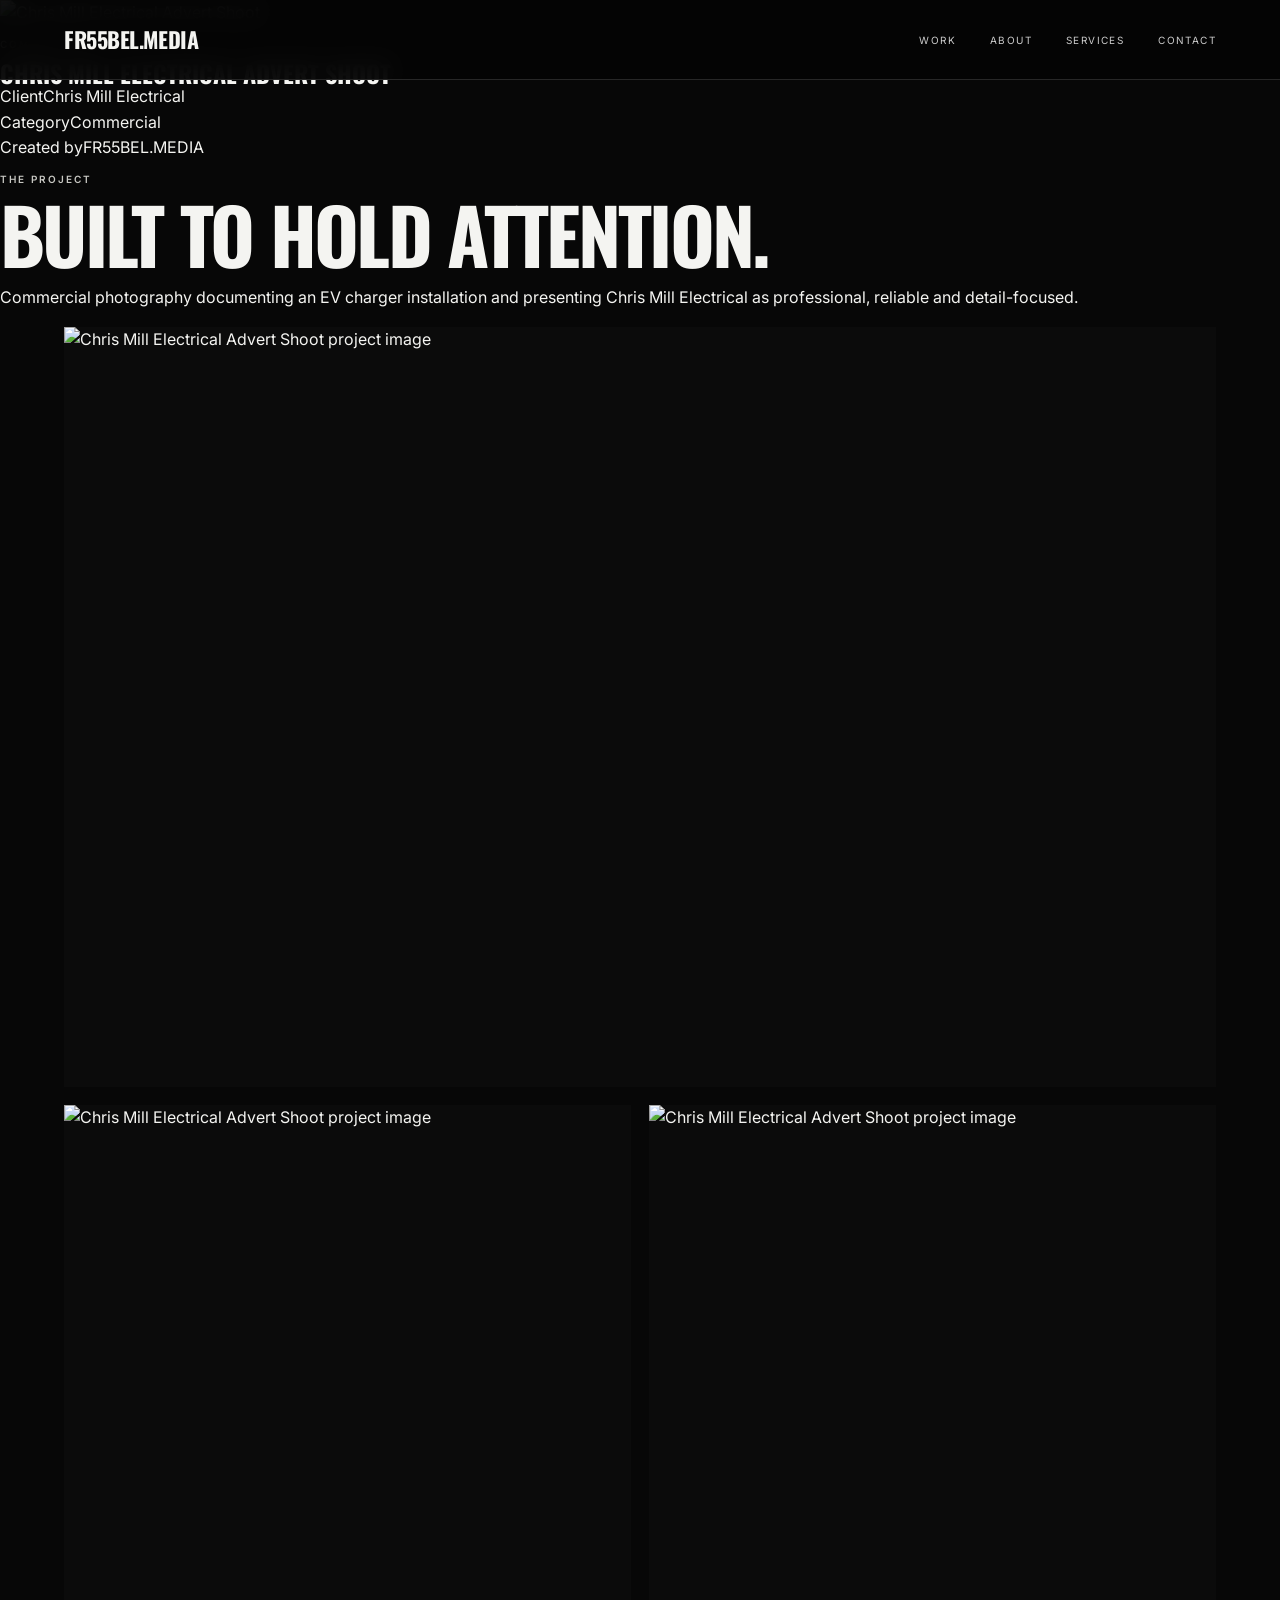
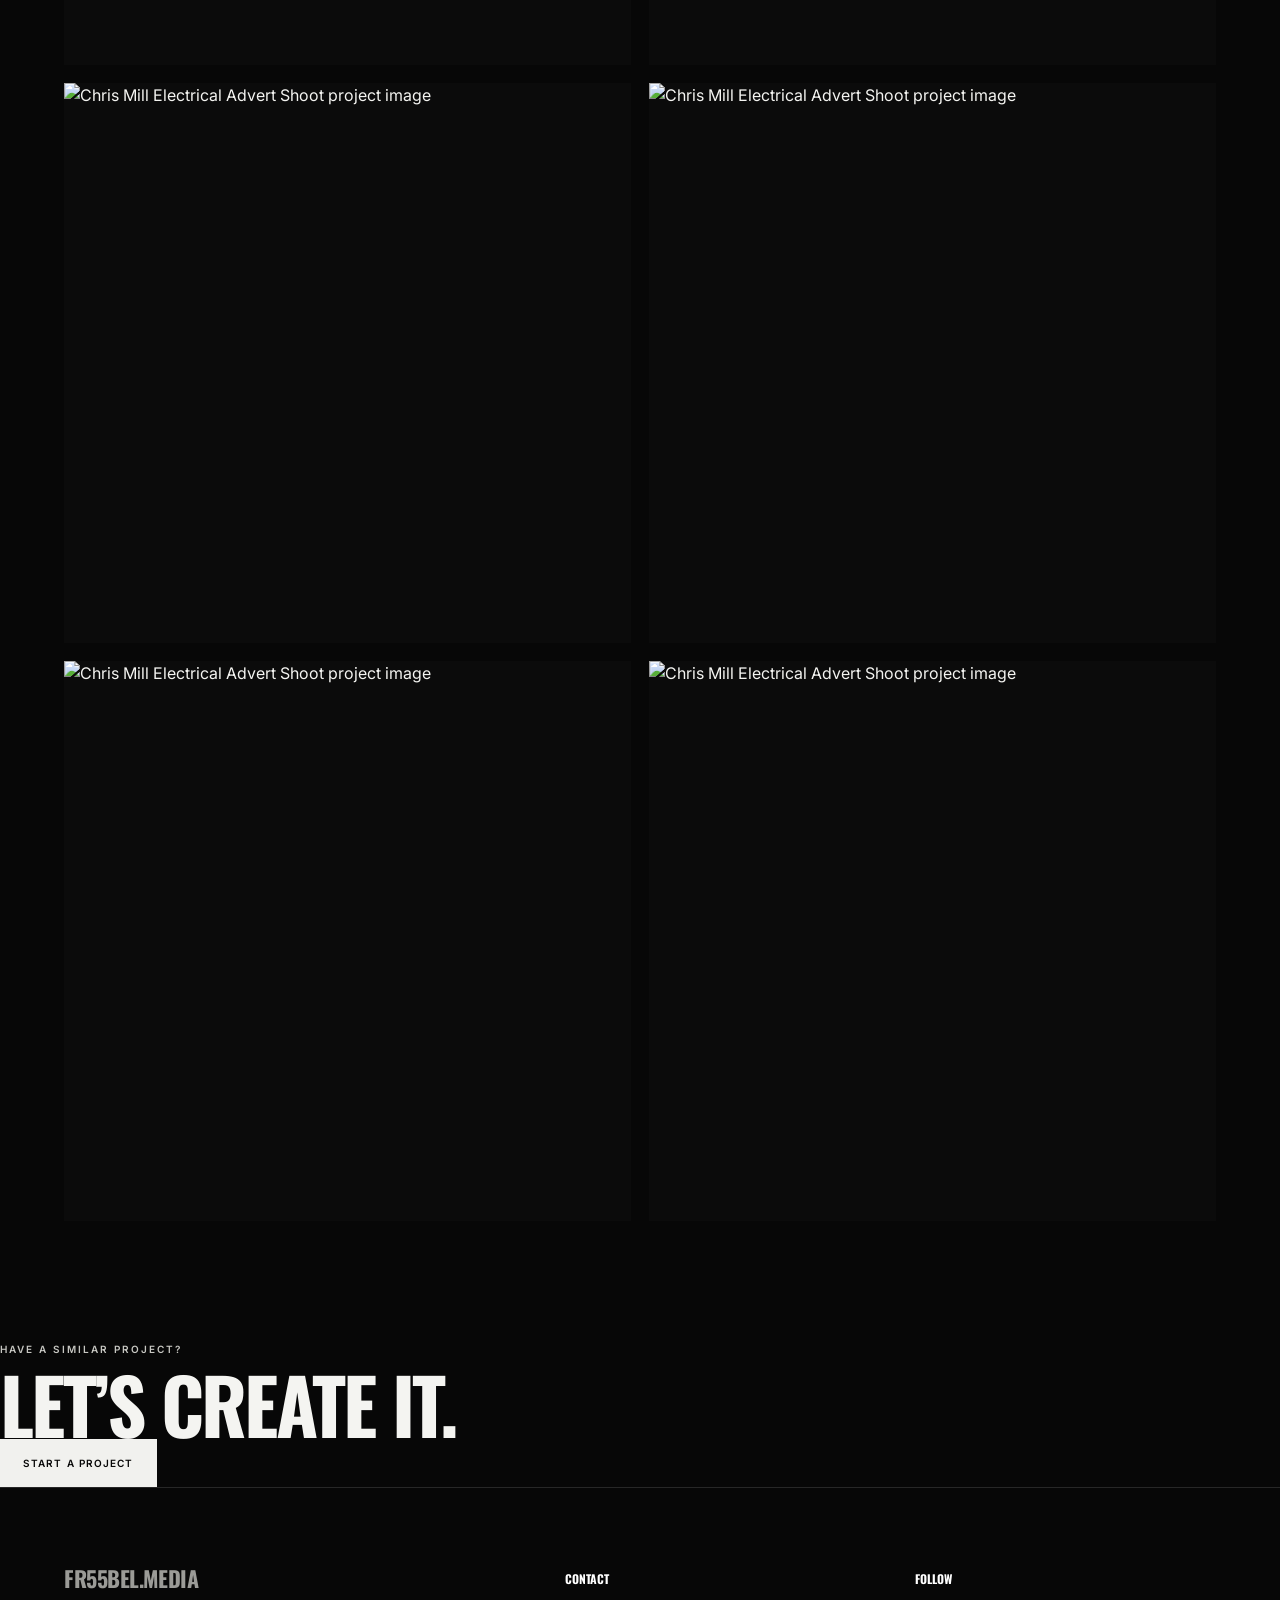
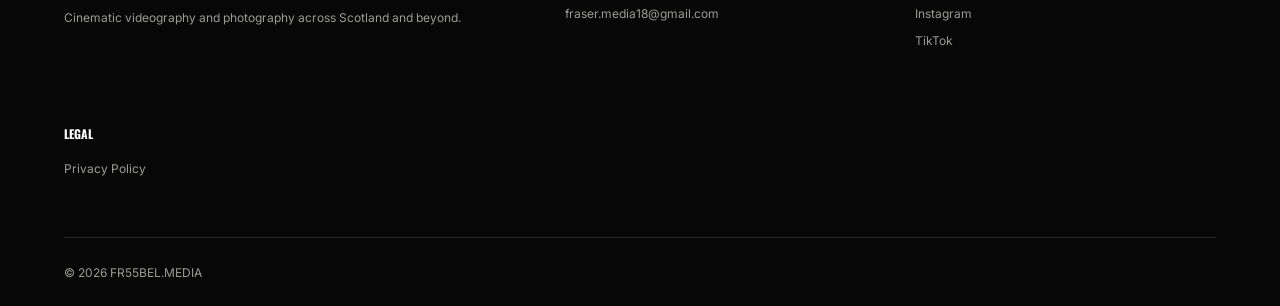
==== chris-mill-electrical.html @ a18030a5 "Add files via upload Launch FR55BEL.MEDIA v1.0" ====
<!doctype html>
<html lang="en">
<head>
<meta charset="utf-8"><meta name="viewport" content="width=device-width,initial-scale=1">
<title>Chris Mill Electrical Advert Shoot | FR55BEL.MEDIA</title>
<meta name="theme-color" content="#070707">
<meta property="og:title" content="Chris Mill Electrical Advert Shoot | FR55BEL.MEDIA">
<meta property="og:description" content="A selected project by FR55BEL.MEDIA.">
<meta property="og:type" content="article">
<meta property="og:url" content="https://fr55bel.media.co.uk/chris-mill-electrical.html">
<meta name="twitter:card" content="summary_large_image">
<link rel="canonical" href="https://fr55bel.media.co.uk/chris-mill-electrical.html">
<link rel="icon" href="favicon.svg" type="image/svg+xml">
<link rel="preconnect" href="https://fonts.googleapis.com">
<link rel="preconnect" href="https://fonts.gstatic.com" crossorigin>
<link href="https://fonts.googleapis.com/css2?family=Inter:wght@300;400;500;600&family=Oswald:wght@500;600;700&display=swap" rel="stylesheet">
<link rel="stylesheet" href="styles.css">
</head>
<body>
<header class="site-header scrolled">
<a class="text-logo" href="index.html">FR55BEL.MEDIA</a>
<button class="menu-toggle" aria-label="Open navigation" aria-expanded="false">MENU</button>
<nav class="nav"><a href="index.html#work">Work</a><a href="index.html#about">About</a><a href="index.html#services">Services</a><a href="index.html#contact">Contact</a></nav>
</header>
<main>
<section class="case-hero">
<img src="assets/chris_1.jpg" alt="Chris Mill Electrical Advert Shoot">
<div class="case-hero-content reveal visible"><p class="eyebrow">Commercial</p><h1>Chris Mill Electrical Advert Shoot</h1></div>
</section>
<section class="case-layout">
<div class="case-meta">
<div><span>Client</span><span>Chris Mill Electrical</span></div>
<div><span>Category</span><span>Commercial</span></div>
<div><span>Created by</span><span>FR55BEL.MEDIA</span></div>
</div>
<div class="case-copy"><p class="eyebrow">The project</p><h2>Built to hold attention.</h2><p>Commercial photography documenting an EV charger installation and presenting Chris Mill Electrical as professional, reliable and detail-focused.</p></div>
</section>

<section class="case-gallery"><img src="assets/chris_1.jpg" alt="Chris Mill Electrical Advert Shoot project image">
<img src="assets/chris_2.jpg" alt="Chris Mill Electrical Advert Shoot project image">
<img src="assets/chris_3.jpg" alt="Chris Mill Electrical Advert Shoot project image">
<img src="assets/chris_4.jpg" alt="Chris Mill Electrical Advert Shoot project image">
<img src="assets/chris_5.jpg" alt="Chris Mill Electrical Advert Shoot project image">
<img src="assets/chris_6.jpg" alt="Chris Mill Electrical Advert Shoot project image">
<img src="assets/chris_7.jpg" alt="Chris Mill Electrical Advert Shoot project image"></section>
<section class="case-next"><p class="eyebrow">Have a similar project?</p><h2>Let’s create it.</h2><a class="button button-light" href="index.html#contact">Start a project</a></section>
</main>
<footer><div><a class="text-logo" href="index.html">FR55BEL.MEDIA</a><p>Cinematic videography and photography across Scotland and beyond.</p></div><div><h4>Contact</h4><a href="mailto:fraser.media18@gmail.com">fraser.media18@gmail.com</a></div><div><h4>Follow</h4><a href="https://www.instagram.com/fr55bel.media/" target="_blank" rel="noopener">Instagram</a><a href="https://www.tiktok.com/@fr55bel_media?is_from_webapp=1&sender_device=pc" target="_blank" rel="noopener">TikTok</a></div><div><h4>Legal</h4><a href="privacy.html">Privacy Policy</a></div><div class="copyright">© 2026 FR55BEL.MEDIA</div></footer>
<script>
const menu=document.querySelector('.menu-toggle'),nav=document.querySelector('.nav');
menu.addEventListener('click',()=>{const o=nav.classList.toggle('open');menu.setAttribute('aria-expanded',String(o));});
</script>
</body></html>
---- styles.css ----
:root{--bg:#070707;--text:#f4f4f1;--muted:#9b9b96;--line:#272727;--pad:clamp(22px,5vw,76px);--max:1500px}
*{box-sizing:border-box}html{scroll-behavior:smooth}body{margin:0;background:var(--bg);color:var(--text);font-family:Inter,Arial,sans-serif;line-height:1.6}
body.is-loading{overflow:hidden}img,video{display:block;width:100%}a{color:inherit;text-decoration:none}
h1,h2,h3{font-family:Oswald,Arial,sans-serif;text-transform:uppercase;line-height:.94;margin:0}h2{font-size:clamp(46px,6vw,92px);letter-spacing:-.035em}h3{font-size:clamp(24px,2.2vw,38px)}
.eyebrow{text-transform:uppercase;letter-spacing:.2em;font-size:10px;font-weight:600;color:#c7c7c2}
.section{max-width:var(--max);margin:auto;padding:clamp(90px,11vw,165px) var(--pad)}

.loader{position:fixed;inset:0;z-index:999;background:#050505;display:grid;place-content:center;text-align:center;transition:opacity .65s ease,visibility .65s ease}
.loader.hidden{opacity:0;visibility:hidden}.loader-mark{font-family:Oswald,sans-serif;font-size:clamp(30px,5vw,64px);font-weight:700;letter-spacing:-.02em;color:#fff}
.loader p{text-transform:uppercase;letter-spacing:.24em;font-size:9px;color:#848480;margin:15px 0 22px}
.loader-line{height:1px;width:min(360px,72vw);background:#242424;overflow:hidden}.loader-line span{display:block;height:100%;width:0;background:#eee;animation:line 1.2s ease forwards}
@keyframes line{to{width:100%}}

.site-header{position:fixed;z-index:50;top:0;left:0;width:100%;display:grid;grid-template-columns:1fr auto;align-items:center;padding:22px var(--pad);transition:.3s;background:linear-gradient(to bottom,rgba(0,0,0,.6),transparent)}
.site-header.scrolled{background:rgba(5,5,5,.94);backdrop-filter:blur(12px);border-bottom:1px solid var(--line)}
.text-logo{font-family:Oswald,sans-serif;font-size:22px;font-weight:700;letter-spacing:-.02em}.nav{display:flex;gap:34px}.nav a{font-size:10px;text-transform:uppercase;letter-spacing:.14em;color:#ccc}
.menu-toggle{display:none;background:none;color:#fff;border:1px solid #555;padding:10px}

.hero{position:relative;min-height:100svh;display:flex;align-items:center;padding:140px var(--pad) 80px;overflow:hidden}
.hero-video,.hero-overlay{position:absolute;inset:0;height:100%;object-fit:cover}.hero-overlay{background:linear-gradient(90deg,rgba(0,0,0,.88),rgba(0,0,0,.28) 64%),linear-gradient(0deg,rgba(0,0,0,.38),transparent 45%)}
.hero-inner{position:relative;z-index:2;max-width:1000px}.hero h1{font-size:clamp(74px,11vw,170px);line-height:.78;letter-spacing:-.06em;display:flex;flex-direction:column}
.hero h1 span{display:block}.hero-copy{max-width:490px;color:#d1d1cd;margin:28px 0 0}.actions{display:flex;gap:14px;margin-top:34px}
.button{display:inline-flex;justify-content:center;align-items:center;padding:15px 22px;border:1px solid transparent;text-transform:uppercase;letter-spacing:.11em;font-size:10px;font-weight:600}
.button-light{background:#f1f1ee;color:#080808}.button-outline{border-color:#777}.scroll-link{position:absolute;z-index:2;right:var(--pad);bottom:35px;text-transform:uppercase;letter-spacing:.16em;font-size:9px}

.work-intro{padding-bottom:55px}.work-heading{display:grid;grid-template-columns:1.25fr .75fr;gap:80px;align-items:end}.work-heading p{color:var(--muted);max-width:500px}
.project-list{max-width:var(--max);margin:auto;padding:0 var(--pad) 130px}.project-row{display:grid;grid-template-columns:1fr 1fr;gap:18px;margin-top:18px}
.project{height:560px;position:relative;overflow:hidden}.project-large{height:760px}.project img{height:100%;object-fit:cover;transition:transform .8s cubic-bezier(.2,.7,.2,1),filter .5s}
.project-overlay{position:absolute;inset:0;background:linear-gradient(transparent 45%,rgba(0,0,0,.9));transition:.4s}.project-copy{position:absolute;left:28px;right:28px;bottom:25px;z-index:2}
.project-copy span,.project-copy b{display:block;text-transform:uppercase;letter-spacing:.14em;font-size:9px;color:#c7c7c2}.project-copy b{margin-top:12px;opacity:0;transform:translateY(8px);transition:.35s}
.project:hover img{transform:scale(1.035);filter:brightness(.86)}.project:hover .project-copy b{opacity:1;transform:none}

.about{display:grid;grid-template-columns:1.05fr .95fr;gap:clamp(50px,8vw,120px);align-items:center;border-top:1px solid var(--line)}
.about-image{min-height:700px;overflow:hidden}.about-image img{height:100%;object-fit:cover}.about-copy p:not(.eyebrow){color:var(--muted);font-size:15px;line-height:1.85}.about-copy h2{text-transform:none}
.text-link{display:inline-block;margin-top:20px;text-transform:uppercase;font-size:10px;letter-spacing:.13em;border-bottom:1px solid #555;padding-bottom:5px}

.stats{display:grid;grid-template-columns:repeat(4,1fr);padding-top:40px;padding-bottom:100px;border-top:1px solid var(--line)}
.stat{padding:28px;border-right:1px solid var(--line)}.stat:last-child{border-right:0}.stat strong{display:block;font-family:Oswald,sans-serif;font-size:clamp(48px,5vw,78px);line-height:1}
.stat span{display:block;margin-top:12px;text-transform:uppercase;letter-spacing:.13em;font-size:9px;color:#858581}

.services{border-top:1px solid var(--line)}.services-heading{display:grid;grid-template-columns:.5fr 1.5fr;gap:50px;align-items:start;margin-bottom:65px}
.service-list{border-top:1px solid var(--line)}.service{display:grid;grid-template-columns:80px .8fr 1.2fr;gap:40px;align-items:start;padding:34px 0;border-bottom:1px solid var(--line)}
.service span{color:#6f6f6b;font-family:Oswald}.service p{margin:0;color:var(--muted);max-width:520px}

.contact{display:grid;grid-template-columns:1fr 1fr;min-height:760px;border-top:1px solid var(--line)}.contact-visual{position:relative;overflow:hidden;min-height:620px}
.contact-visual>img,.contact-overlay{position:absolute;inset:0;height:100%;object-fit:cover}.contact-overlay{background:linear-gradient(0deg,rgba(0,0,0,.9),rgba(0,0,0,.15))}
.contact-heading{position:absolute;z-index:2;left:var(--pad);right:var(--pad);bottom:70px}
.enquiry-form{padding:clamp(55px,7vw,105px) var(--pad);display:flex;flex-direction:column;justify-content:center;background:#0b0b0b}
.form-row{display:grid;grid-template-columns:1fr 1fr;gap:20px}.enquiry-form label{display:block;margin-bottom:22px;text-transform:uppercase;letter-spacing:.1em;font-size:9px;color:#a3a39f}
.enquiry-form input,.enquiry-form select,.enquiry-form textarea{width:100%;margin-top:8px;background:transparent;color:#fff;border:0;border-bottom:1px solid #404040;padding:12px 0;font:inherit;outline:none}
.enquiry-form textarea{border:1px solid #404040;padding:14px;resize:vertical}.enquiry-form select option{background:#111}.enquiry-form .button{align-self:flex-start;cursor:pointer}.form-note{color:#777;font-size:10px}

footer{display:grid;grid-template-columns:1.5fr 1fr 1fr;gap:50px;padding:65px var(--pad) 24px;color:#9b9b97;font-size:12px;border-top:1px solid var(--line)}
footer h4{font-family:Oswald;color:#fff;text-transform:uppercase}footer a{display:block;margin:8px 0}.copyright{grid-column:1/-1;border-top:1px solid var(--line);padding-top:25px}

.reveal{opacity:0;transform:translateY(18px);transition:opacity .9s ease,transform .9s ease}.reveal.visible{opacity:1;transform:none}

@media(max-width:900px){
 .nav{position:fixed;inset:0;background:#080808;display:none;flex-direction:column;justify-content:center;align-items:center;font-size:20px}.nav.open{display:flex}.menu-toggle{display:block}
 .work-heading,.about,.contact{grid-template-columns:1fr}.project-row{grid-template-columns:1fr}.project,.project-large{height:560px}
 .stats{grid-template-columns:repeat(2,1fr)}.stat:nth-child(2){border-right:0}.services-heading{grid-template-columns:1fr}.service{grid-template-columns:55px 1fr}.service p{grid-column:2}
}
@media(max-width:600px){
 .hero h1{font-size:clamp(70px,21vw,110px)}.actions{flex-direction:column;align-items:flex-start}.project,.project-large{height:480px}
 .about-image{min-height:520px}.stats{grid-template-columns:1fr}.stat{border-right:0;border-bottom:1px solid var(--line)}
 .form-row{grid-template-columns:1fr;gap:0}.service{grid-template-columns:42px 1fr;gap:18px}footer{grid-template-columns:1fr}.copyright{grid-column:1}
}

.vertical-showcase{
  max-width:var(--max);
  margin:auto;
  padding:20px var(--pad) 120px;
  display:grid;
  grid-template-columns:1fr .75fr;
  gap:clamp(50px,9vw,140px);
  align-items:center;
}
.vertical-copy p:not(.eyebrow){color:var(--muted);max-width:520px;font-size:16px;line-height:1.9}
.phone-video{
  width:min(390px,100%);
  margin:auto;
  padding:12px;
  border:1px solid #333;
  background:#0b0b0b;
  box-shadow:0 24px 80px rgba(0,0,0,.45);
}
.phone-video video{
  width:100%;
  aspect-ratio:9/16;
  object-fit:cover;
  background:#000;
}
@media(max-width:800px){
  .vertical-showcase{grid-template-columns:1fr}
}

.trusted{padding-top:70px;padding-bottom:70px;border-bottom:1px solid var(--line)}
.trusted-logos{display:grid;grid-template-columns:repeat(5,1fr);gap:35px;align-items:center;margin-top:35px}
.trusted-logos img{width:100%;max-height:72px;object-fit:contain;filter:grayscale(1) brightness(1.35);opacity:.72;transition:.3s}
.trusted-logos img:hover{filter:none;opacity:1}
.media-showcase{display:grid;grid-template-columns:.8fr 1.2fr;gap:80px;align-items:center}
.media-copy p:not(.eyebrow){color:var(--muted)}
.media-player video{width:100%;max-height:78vh;background:#000}
.case-gallery{display:grid;grid-template-columns:repeat(2,1fr);gap:18px;max-width:var(--max);margin:auto;padding:0 var(--pad) 110px}
.case-gallery img{width:100%;height:560px;object-fit:cover}
.case-gallery img:first-child{grid-column:1/-1;height:760px}
@media(max-width:900px){
  .trusted-logos{grid-template-columns:repeat(2,1fr)}
  .media-showcase{grid-template-columns:1fr}
}
@media(max-width:650px){
  .trusted-logos{grid-template-columns:1fr}
  .case-gallery{grid-template-columns:1fr}
  .case-gallery img,.case-gallery img:first-child{grid-column:auto;height:460px}
}

/* Launch polish */
img{background:#0b0b0b}.project img,.case-gallery img{will-change:transform}a:focus-visible,button:focus-visible,input:focus-visible,textarea:focus-visible,select:focus-visible{outline:2px solid #fff;outline-offset:4px}@media (prefers-reduced-motion:reduce){*,*::before,*::after{animation-duration:.01ms!important;animation-iteration-count:1!important;scroll-behavior:auto!important;transition-duration:.01ms!important}}
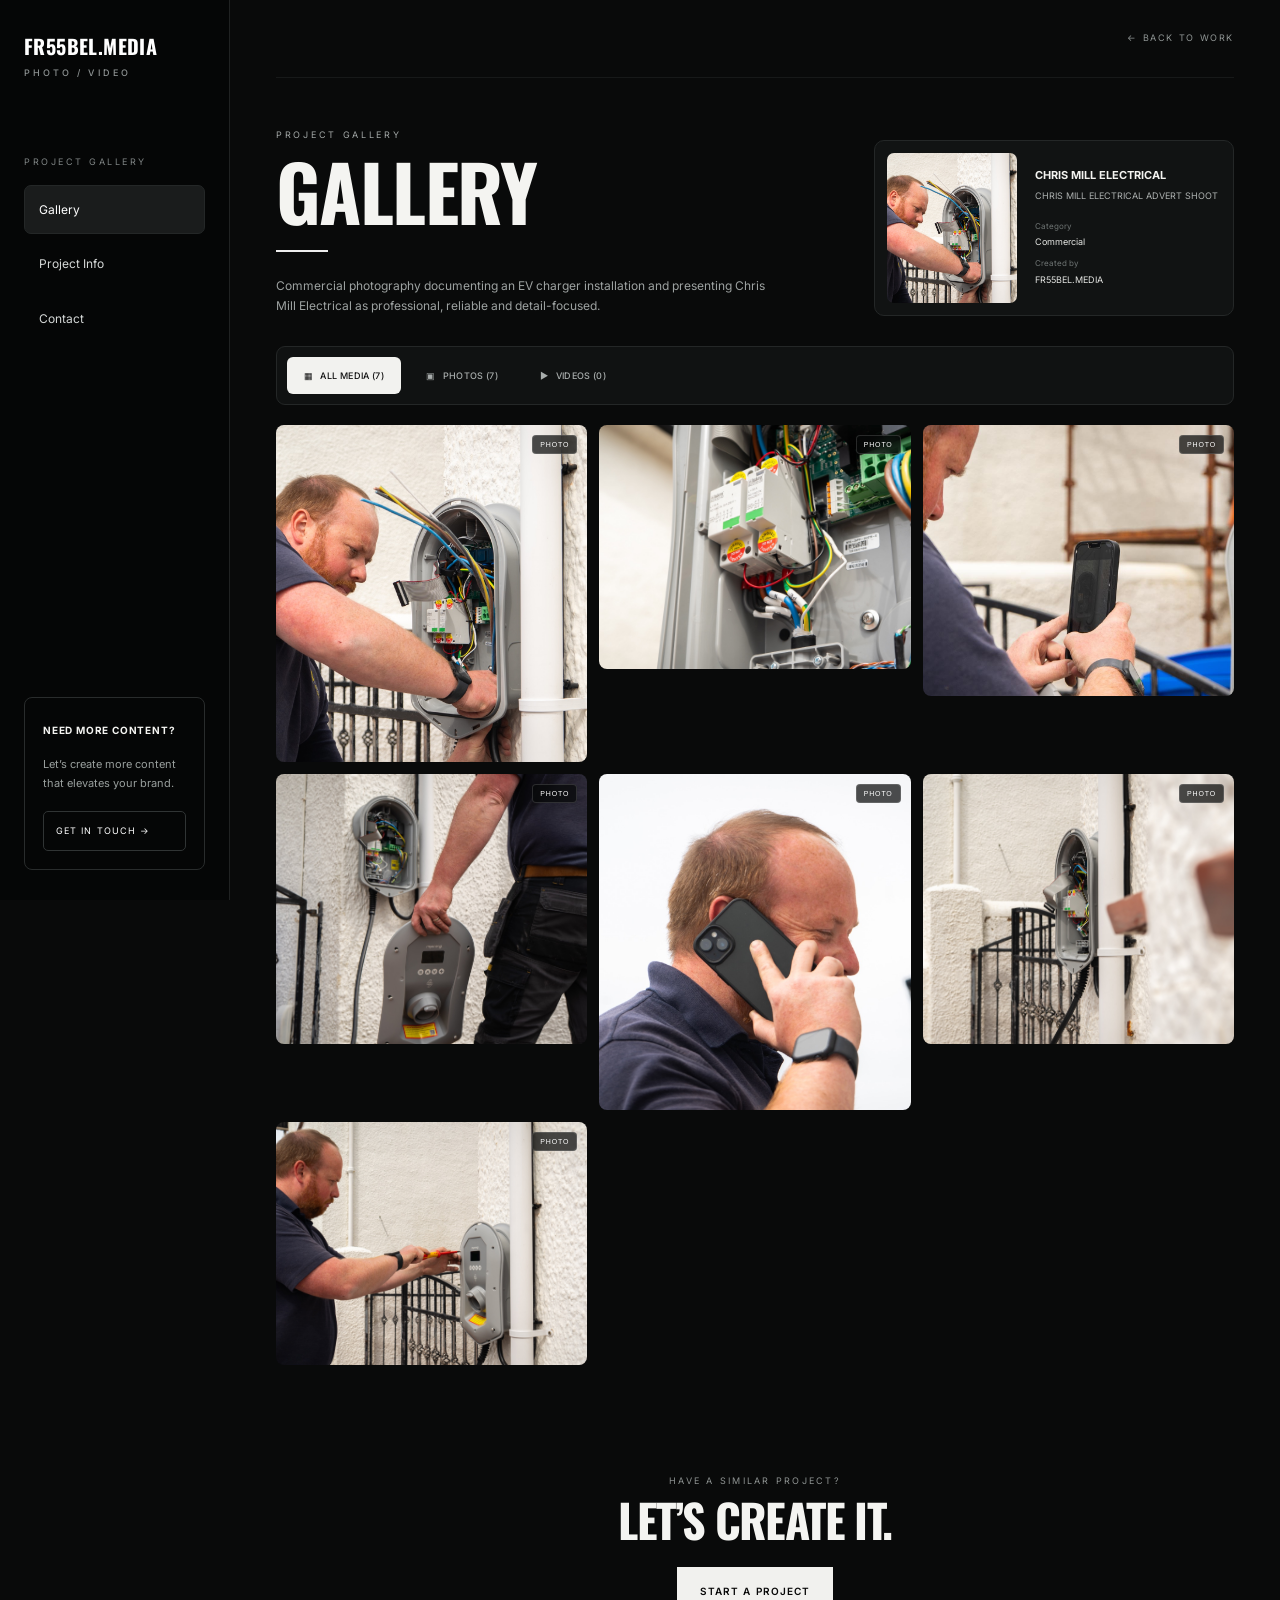
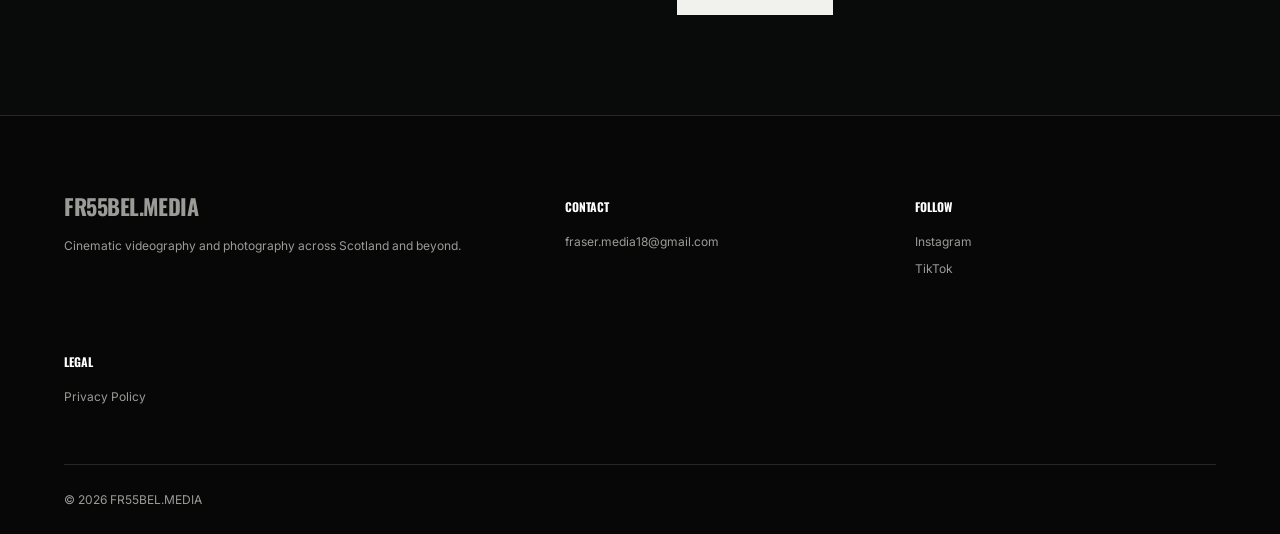
==== commit e81b8f43: "Add files via upload Mobile redesign + new client galleries" ====
--- a/chris-mill-electrical.html
+++ b/chris-mill-electrical.html
@@ -23,31 +23,75 @@
 <nav class="nav"><a href="index.html#work">Work</a><a href="index.html#about">About</a><a href="index.html#services">Services</a><a href="index.html#contact">Contact</a></nav>
 </header>
 <main>
-<section class="case-hero">
-<img src="assets/chris_1.jpg" alt="Chris Mill Electrical Advert Shoot">
-<div class="case-hero-content reveal visible"><p class="eyebrow">Commercial</p><h1>Chris Mill Electrical Advert Shoot</h1></div>
+<section class="client-portal-shell">
+  <aside class="portal-sidebar">
+    <a class="portal-brand" href="index.html">FR55BEL.MEDIA<span>PHOTO / VIDEO</span></a>
+    <div class="portal-nav-label">PROJECT GALLERY</div>
+    <a class="portal-nav-item active" href="#gallery">Gallery</a>
+    <a class="portal-nav-item" href="#project-info">Project Info</a>
+    <a class="portal-nav-item" href="index.html#contact">Contact</a>
+    <div class="portal-side-cta">
+      <strong>NEED MORE CONTENT?</strong>
+      <p>Let’s create more content that elevates your brand.</p>
+      <a href="index.html#contact">GET IN TOUCH →</a>
+    </div>
+  </aside>
+
+  <div class="portal-main">
+    <div class="portal-topbar">
+      <a class="portal-mobile-brand" href="index.html">FR55BEL.MEDIA<span>PHOTO / VIDEO</span></a>
+      <a class="portal-back" href="index.html#work">← BACK TO WORK</a>
+    </div>
+
+    <header class="portal-heading" id="project-info">
+      <div class="portal-intro">
+        <p class="portal-kicker">PROJECT GALLERY</p>
+        <h1>GALLERY</h1>
+        <span class="portal-rule"></span>
+        <p>Commercial photography documenting an EV charger installation and presenting Chris Mill Electrical as professional, reliable and detail-focused.</p>
+      </div>
+      <div class="portal-project-card">
+        <img src="assets/chris_1.jpg" alt="Chris Mill Electrical Advert Shoot">
+        <div>
+          <strong>Chris Mill Electrical</strong>
+          <span>Chris Mill Electrical Advert Shoot</span>
+          <small>Category</small>
+          <p>Commercial</p>
+          <small>Created by</small>
+          <p>FR55BEL.MEDIA</p>
+        </div>
+      </div>
+    </header>
+
+    <section id="gallery">
+      <div class="portal-filterbar">
+        <button class="portal-filter active" data-filter="all">▦ &nbsp; ALL MEDIA (7)</button>
+        <button class="portal-filter" data-filter="photo">▣ &nbsp; PHOTOS (7)</button>
+        <button class="portal-filter" data-filter="video">▶ &nbsp; VIDEOS (0)</button>
+      </div>
+      <div class="portal-gallery">
+        <button class="portal-media-card photo-card" type="button"><img src="assets/chris_1.jpg" alt="Chris Mill Electrical Advert Shoot gallery image" loading="lazy"><span class="media-type">PHOTO</span></button><button class="portal-media-card photo-card" type="button"><img src="assets/chris_2.jpg" alt="Chris Mill Electrical Advert Shoot gallery image" loading="lazy"><span class="media-type">PHOTO</span></button><button class="portal-media-card photo-card" type="button"><img src="assets/chris_3.jpg" alt="Chris Mill Electrical Advert Shoot gallery image" loading="lazy"><span class="media-type">PHOTO</span></button><button class="portal-media-card photo-card" type="button"><img src="assets/chris_4.jpg" alt="Chris Mill Electrical Advert Shoot gallery image" loading="lazy"><span class="media-type">PHOTO</span></button><button class="portal-media-card photo-card" type="button"><img src="assets/chris_5.jpg" alt="Chris Mill Electrical Advert Shoot gallery image" loading="lazy"><span class="media-type">PHOTO</span></button><button class="portal-media-card photo-card" type="button"><img src="assets/chris_6.jpg" alt="Chris Mill Electrical Advert Shoot gallery image" loading="lazy"><span class="media-type">PHOTO</span></button><button class="portal-media-card photo-card" type="button"><img src="assets/chris_7.jpg" alt="Chris Mill Electrical Advert Shoot gallery image" loading="lazy"><span class="media-type">PHOTO</span></button>
+      </div>
+    </section>
+
+    <section class="portal-next">
+      <p>HAVE A SIMILAR PROJECT?</p>
+      <h2>LET’S CREATE IT.</h2>
+      <a class="button button-light" href="index.html#contact">START A PROJECT</a>
+    </section>
+  </div>
 </section>
-<section class="case-layout">
-<div class="case-meta">
-<div><span>Client</span><span>Chris Mill Electrical</span></div>
-<div><span>Category</span><span>Commercial</span></div>
-<div><span>Created by</span><span>FR55BEL.MEDIA</span></div>
-</div>
-<div class="case-copy"><p class="eyebrow">The project</p><h2>Built to hold attention.</h2><p>Commercial photography documenting an EV charger installation and presenting Chris Mill Electrical as professional, reliable and detail-focused.</p></div>
-</section>
-
-<section class="case-gallery"><img src="assets/chris_1.jpg" alt="Chris Mill Electrical Advert Shoot project image">
-<img src="assets/chris_2.jpg" alt="Chris Mill Electrical Advert Shoot project image">
-<img src="assets/chris_3.jpg" alt="Chris Mill Electrical Advert Shoot project image">
-<img src="assets/chris_4.jpg" alt="Chris Mill Electrical Advert Shoot project image">
-<img src="assets/chris_5.jpg" alt="Chris Mill Electrical Advert Shoot project image">
-<img src="assets/chris_6.jpg" alt="Chris Mill Electrical Advert Shoot project image">
-<img src="assets/chris_7.jpg" alt="Chris Mill Electrical Advert Shoot project image"></section>
-<section class="case-next"><p class="eyebrow">Have a similar project?</p><h2>Let’s create it.</h2><a class="button button-light" href="index.html#contact">Start a project</a></section>
 </main>
 <footer><div><a class="text-logo" href="index.html">FR55BEL.MEDIA</a><p>Cinematic videography and photography across Scotland and beyond.</p></div><div><h4>Contact</h4><a href="mailto:fraser.media18@gmail.com">fraser.media18@gmail.com</a></div><div><h4>Follow</h4><a href="https://www.instagram.com/fr55bel.media/" target="_blank" rel="noopener">Instagram</a><a href="https://www.tiktok.com/@fr55bel_media?is_from_webapp=1&sender_device=pc" target="_blank" rel="noopener">TikTok</a></div><div><h4>Legal</h4><a href="privacy.html">Privacy Policy</a></div><div class="copyright">© 2026 FR55BEL.MEDIA</div></footer>
 <script>
 const menu=document.querySelector('.menu-toggle'),nav=document.querySelector('.nav');
-menu.addEventListener('click',()=>{const o=nav.classList.toggle('open');menu.setAttribute('aria-expanded',String(o));});
+if(menu&&nav) menu.addEventListener('click',()=>{const o=nav.classList.toggle('open');menu.setAttribute('aria-expanded',String(o));});
+document.querySelectorAll('.portal-filter').forEach(btn=>btn.addEventListener('click',()=>{
+  document.querySelectorAll('.portal-filter').forEach(b=>b.classList.remove('active')); btn.classList.add('active');
+  const f=btn.dataset.filter;
+  document.querySelectorAll('.portal-media-card').forEach(card=>{
+    card.style.display=(f==='all'||card.classList.contains(f+'-card'))?'':'none';
+  });
+}));
 </script>
 </body></html>
--- a/styles.css
+++ b/styles.css
@@ -117,3 +117,143 @@
 
 /* Launch polish */
 img{background:#0b0b0b}.project img,.case-gallery img{will-change:transform}a:focus-visible,button:focus-visible,input:focus-visible,textarea:focus-visible,select:focus-visible{outline:2px solid #fff;outline-offset:4px}@media (prefers-reduced-motion:reduce){*,*::before,*::after{animation-duration:.01ms!important;animation-iteration-count:1!important;scroll-behavior:auto!important;transition-duration:.01ms!important}}
+
+
+/* ===== 2026 CLIENT / PROJECT GALLERY REFRESH ===== */
+.client-portal-shell{min-height:100vh;background:#090a0a;color:#f4f4f1;display:grid;grid-template-columns:230px minmax(0,1fr);font-family:Inter,sans-serif}
+.client-portal-shell *{box-sizing:border-box}
+.client-portal-shell a{text-decoration:none}
+.portal-sidebar{position:sticky;top:0;height:100vh;border-right:1px solid #202222;background:#050606;padding:30px 24px;display:flex;flex-direction:column;z-index:3}
+.portal-brand,.portal-mobile-brand{font-family:Oswald,sans-serif;font-weight:700;letter-spacing:.02em;color:#fff;font-size:20px}
+.portal-brand span,.portal-mobile-brand span{display:block;margin-top:6px;font:500 9px/1.2 Inter,sans-serif;letter-spacing:.34em;color:#8d9292}
+.portal-nav-label{margin:76px 0 16px;color:#7f8484;font-size:9px;letter-spacing:.28em}
+.portal-nav-item{color:#d5d8d7;padding:14px 14px;border-radius:7px;font-size:12px;margin-bottom:5px;border:1px solid transparent}
+.portal-nav-item:hover,.portal-nav-item.active{background:#1a1c1c;border-color:#242727;color:#fff}
+.portal-side-cta{margin-top:auto;border:1px solid #292c2c;border-radius:8px;padding:18px}
+.portal-side-cta strong{font-size:10px;letter-spacing:.08em}.portal-side-cta p{font-size:11px;line-height:1.7;color:#999f9d;margin:14px 0 18px}.portal-side-cta a{display:block;border:1px solid #303434;border-radius:5px;padding:12px;color:#fff;font-size:9px;letter-spacing:.12em}
+.portal-main{padding:0 46px 70px;max-width:1180px;width:100%;margin:auto}
+.portal-topbar{height:78px;display:flex;align-items:center;justify-content:flex-end;border-bottom:1px solid #171919}
+.portal-mobile-brand{display:none}.portal-back{color:#909695;font-size:9px;letter-spacing:.18em}
+.portal-heading{display:grid;grid-template-columns:minmax(0,1fr) 360px;gap:50px;align-items:end;padding:50px 0 30px}
+.portal-kicker{font-size:9px!important;letter-spacing:.3em!important;color:#a3a8a7!important;margin:0 0 14px!important}
+.portal-intro h1{font-family:Oswald,sans-serif;font-size:clamp(54px,6vw,82px);line-height:.9;margin:0;letter-spacing:-.02em}
+.portal-rule{display:block;width:52px;height:2px;background:#eee;margin:24px 0}
+.portal-intro>p:last-child{max-width:500px;color:#9da2a1;font-size:12px;line-height:1.7;margin:0}
+.portal-project-card{border:1px solid #242727;background:#111313;border-radius:10px;padding:12px;display:grid;grid-template-columns:130px 1fr;gap:18px;align-items:center}
+.portal-project-card img{width:130px;height:150px;object-fit:cover;border-radius:7px}
+.portal-project-card strong,.portal-project-card span,.portal-project-card small,.portal-project-card p{display:block}
+.portal-project-card strong{font-size:11px;text-transform:uppercase}.portal-project-card span{font-size:9px;color:#aeb2b1;margin:5px 0 16px;text-transform:uppercase}
+.portal-project-card small{font-size:8px;color:#6f7574;margin-top:7px}.portal-project-card p{font-size:9px;margin:3px 0;color:#e6e7e4}
+.portal-filterbar{border:1px solid #242727;background:#101212;border-radius:9px;padding:10px;display:flex;gap:8px;margin-bottom:20px}
+.portal-filter{appearance:none;border:0;background:transparent;color:#a8adac;border-radius:6px;padding:13px 17px;font:500 9px Inter,sans-serif;letter-spacing:.04em;cursor:pointer}
+.portal-filter.active{background:#f2f2ef;color:#111}
+.portal-gallery{display:grid;grid-template-columns:repeat(3,minmax(0,1fr));gap:12px;align-items:start}
+.portal-media-card{position:relative;overflow:hidden;border:0;border-radius:8px;background:#151717;padding:0;min-height:220px;aspect-ratio:1.15/1;cursor:pointer}
+.portal-media-card:nth-child(4n+1){aspect-ratio:1/1.08}.portal-media-card:nth-child(5n+2){aspect-ratio:1.28/1}
+.portal-media-card img,.portal-media-card video{display:block;width:100%;height:100%;object-fit:cover;transition:transform .45s ease,filter .45s ease}
+.portal-media-card:hover img{transform:scale(1.025);filter:brightness(.86)}
+.portal-media-card.video-card{cursor:default}.portal-media-card.video-card video{background:#050505}
+.media-type{position:absolute;top:10px;right:10px;background:rgba(8,9,9,.72);backdrop-filter:blur(6px);border:1px solid rgba(255,255,255,.14);border-radius:4px;padding:5px 7px;font-size:7px;letter-spacing:.12em;color:#fff;pointer-events:none}
+.portal-next{text-align:center;padding:100px 20px 30px}.portal-next p{font-size:9px;letter-spacing:.25em;color:#8f9493}.portal-next h2{font-family:Oswald,sans-serif;font-size:46px;margin:10px 0 25px}
+.client-portal-shell~footer{display:none}
+body:has(.client-portal-shell)>.site-header{display:none}
+
+@media(max-width:900px){
+ .client-portal-shell{display:block}.portal-sidebar{display:none}.portal-main{padding:0 18px 55px}
+ .portal-topbar{height:78px;justify-content:space-between}.portal-mobile-brand{display:block;font-size:17px}.portal-back{font-size:8px}
+ .portal-heading{grid-template-columns:1fr;gap:28px;padding:38px 0 24px}.portal-intro h1{font-size:58px}
+ .portal-project-card{grid-template-columns:105px 1fr}.portal-project-card img{width:105px;height:125px}
+ .portal-filterbar{display:grid;grid-template-columns:1fr;margin-bottom:14px}.portal-filter{text-align:left;padding:13px}
+ .portal-gallery{grid-template-columns:repeat(2,minmax(0,1fr));gap:8px}.portal-media-card,.portal-media-card:nth-child(n){min-height:0;aspect-ratio:1.1/1}
+ .portal-next{padding-top:70px}.portal-next h2{font-size:38px}
+}
+@media(max-width:430px){
+ .portal-main{padding-left:14px;padding-right:14px}.portal-heading{padding-top:30px}
+ .portal-intro h1{font-size:52px}.portal-intro>p:last-child{font-size:11px}
+ .portal-project-card{grid-template-columns:92px 1fr;gap:13px}.portal-project-card img{width:92px;height:112px}
+ .portal-gallery{gap:6px}.media-type{top:6px;right:6px}
+}
+
+/* ===== MOBILE PRESENTATION POLISH — AUG 2026 ===== */
+@media(max-width:600px){
+  :root{--pad:18px}
+  .section{padding:76px var(--pad)}
+  .site-header{padding:15px 18px;background:linear-gradient(to bottom,rgba(0,0,0,.78),transparent)}
+  .site-header.scrolled{padding-top:13px;padding-bottom:13px}
+  .text-logo{font-size:19px}
+  .menu-toggle{position:relative;z-index:55;border-color:#4a4d4c;border-radius:999px;padding:9px 13px;font-size:9px;letter-spacing:.14em;background:rgba(7,7,7,.35);backdrop-filter:blur(8px)}
+  .nav{z-index:52;gap:24px;background:rgba(5,5,5,.98);backdrop-filter:blur(18px)}
+  .nav a{font-family:Oswald,sans-serif;font-size:34px;line-height:1;text-transform:uppercase;letter-spacing:-.02em;color:#f2f2ef}
+
+  .hero{min-height:100svh;align-items:flex-end;padding:120px 18px 48px}
+  .hero-video{object-position:center center}
+  .hero-overlay{background:linear-gradient(0deg,rgba(0,0,0,.94) 0%,rgba(0,0,0,.68) 38%,rgba(0,0,0,.22) 76%),linear-gradient(90deg,rgba(0,0,0,.4),transparent 70%)}
+  .hero-inner{width:100%;max-width:none}
+  .hero .eyebrow{font-size:8px;letter-spacing:.18em;margin-bottom:13px}
+  .hero h1{font-size:clamp(54px,17.5vw,76px);line-height:.83;letter-spacing:-.055em;max-width:96vw}
+  .hero-copy{max-width:350px;margin-top:20px;font-size:13px;line-height:1.65;color:#d8d8d3}
+  .actions{margin-top:24px;display:grid;grid-template-columns:1fr 1fr;gap:9px;width:100%}
+  .actions .button{width:100%;padding:14px 10px;font-size:8px;letter-spacing:.09em}
+  .scroll-link{display:none}
+
+  .trusted{padding-top:54px;padding-bottom:58px}
+  .trusted-logos{grid-template-columns:repeat(2,minmax(0,1fr));gap:12px;margin-top:25px}
+  .trusted-logos img{height:64px;max-height:none;padding:12px;background:#0b0c0c;border:1px solid #1f2121;border-radius:7px;filter:grayscale(1) brightness(1.35);opacity:.82}
+  .trusted-logos img:last-child{grid-column:1/-1;width:50%;justify-self:center}
+
+  .work-intro{padding-bottom:34px}
+  .work-heading{gap:20px}
+  .work-heading h2{font-size:clamp(43px,13vw,58px)}
+  .work-heading p{font-size:13px;line-height:1.7;margin:0}
+  .project-list{padding:0 12px 76px}
+  .project-row{gap:10px;margin-top:10px}
+  .project,.project-large{height:auto;aspect-ratio:4/5;border-radius:8px}
+  .project-large{aspect-ratio:4/5}
+  .project-copy{left:18px;right:18px;bottom:17px}
+  .project-copy span{font-size:8px}.project-copy h3{font-size:clamp(25px,8vw,34px);line-height:.98;margin-top:4px}.project-copy b{opacity:1;transform:none;font-size:8px;margin-top:9px;color:#fff}
+  .project-overlay{background:linear-gradient(transparent 38%,rgba(0,0,0,.9))}
+
+  .about{gap:34px}
+  .about-image{min-height:0;aspect-ratio:4/5;border-radius:8px;overflow:hidden}
+  .about-copy h2{font-size:clamp(48px,14vw,62px)}
+  .about-copy p:not(.eyebrow){font-size:13px;line-height:1.75}
+  .stats{grid-template-columns:repeat(2,1fr);padding-top:0;padding-bottom:70px}
+  .stat{padding:24px 16px;border-right:1px solid var(--line);border-bottom:1px solid var(--line)}
+  .stat:nth-child(2n){border-right:0}.stat:nth-last-child(-n+2){border-bottom:0}
+  .stat strong{font-size:52px}.stat span{font-size:8px;line-height:1.5;margin-top:8px}
+
+  .services{padding-top:70px;padding-bottom:72px}
+  .services-heading{margin-bottom:38px;gap:12px}.services-heading h2{font-size:clamp(42px,12vw,58px)}
+  .service{grid-template-columns:30px 1fr;gap:15px;padding:24px 0}.service p{grid-column:2;font-size:12px;line-height:1.65}.service h3{font-size:26px}.service span{font-size:12px}
+
+  .contact{min-height:0}.contact-visual{min-height:450px}.contact-heading{left:18px;right:18px;bottom:35px}.contact-heading h2{font-size:clamp(42px,13vw,58px)}
+  .enquiry-form{padding:58px 18px 68px}.enquiry-form label{margin-bottom:18px}.enquiry-form input,.enquiry-form select{min-height:46px}.enquiry-form textarea{min-height:145px}.enquiry-form .button{width:100%;margin-top:4px;padding:16px}
+
+  footer{padding:48px 18px 22px;gap:22px;font-size:11px}footer h4{margin-bottom:7px}.copyright{padding-top:18px}
+
+  .vertical-showcase{padding:15px 18px 76px;gap:32px}.vertical-copy p:not(.eyebrow){font-size:13px;line-height:1.75}.phone-video{width:min(320px,86vw);padding:7px;border-radius:12px}
+}
+
+/* Client/project portals: phone-specific refinement */
+@media(max-width:600px){
+  .portal-main{padding:0 12px 48px;max-width:none}
+  .portal-topbar{height:68px;position:sticky;top:0;z-index:20;margin:0 -12px;padding:0 14px;background:rgba(8,9,9,.94);backdrop-filter:blur(14px);border-bottom:1px solid #1d1f1f}
+  .portal-mobile-brand{font-size:16px}.portal-mobile-brand span{font-size:7px;letter-spacing:.28em;margin-top:4px}.portal-back{font-size:7px;letter-spacing:.13em}
+  .portal-heading{padding:30px 0 18px;gap:20px}
+  .portal-kicker{font-size:8px!important;margin-bottom:10px!important}
+  .portal-intro h1{font-size:clamp(48px,15vw,62px);line-height:.9}
+  .portal-rule{width:40px;margin:16px 0}
+  .portal-intro>p:last-child{font-size:11px;line-height:1.65;max-width:330px}
+  .portal-project-card{grid-template-columns:88px 1fr;gap:12px;padding:9px;border-radius:8px}.portal-project-card img{width:88px;height:105px;border-radius:6px}.portal-project-card strong{font-size:10px}.portal-project-card span{font-size:7px;margin:4px 0 10px}.portal-project-card small{font-size:7px}.portal-project-card p{font-size:8px}
+  .portal-filterbar{gap:6px;padding:7px;border-radius:8px;position:sticky;top:74px;z-index:16;background:rgba(15,17,17,.96);backdrop-filter:blur(12px)}
+  .portal-filter{min-height:42px;border-radius:6px;padding:11px 12px;font-size:8px;letter-spacing:.025em}
+  .portal-gallery{grid-template-columns:repeat(2,minmax(0,1fr));gap:6px}
+  .portal-media-card,.portal-media-card:nth-child(n){aspect-ratio:1/1.02;border-radius:6px}.portal-media-card.video-card{aspect-ratio:9/16;grid-row:span 2}
+  .media-type{font-size:6px;padding:4px 5px;border-radius:3px}
+  .portal-next{padding:66px 12px 18px}.portal-next p{font-size:8px}.portal-next h2{font-size:38px;margin:8px 0 20px}.portal-next .button{width:100%}
+}
+
+@media(max-width:380px){
+  .hero h1{font-size:50px}.actions{grid-template-columns:1fr}.trusted-logos img{height:58px}.project-copy h3{font-size:25px}
+  .portal-mobile-brand{font-size:14px}.portal-project-card{grid-template-columns:80px 1fr}.portal-project-card img{width:80px;height:98px}.portal-filter{font-size:7px}
+}
